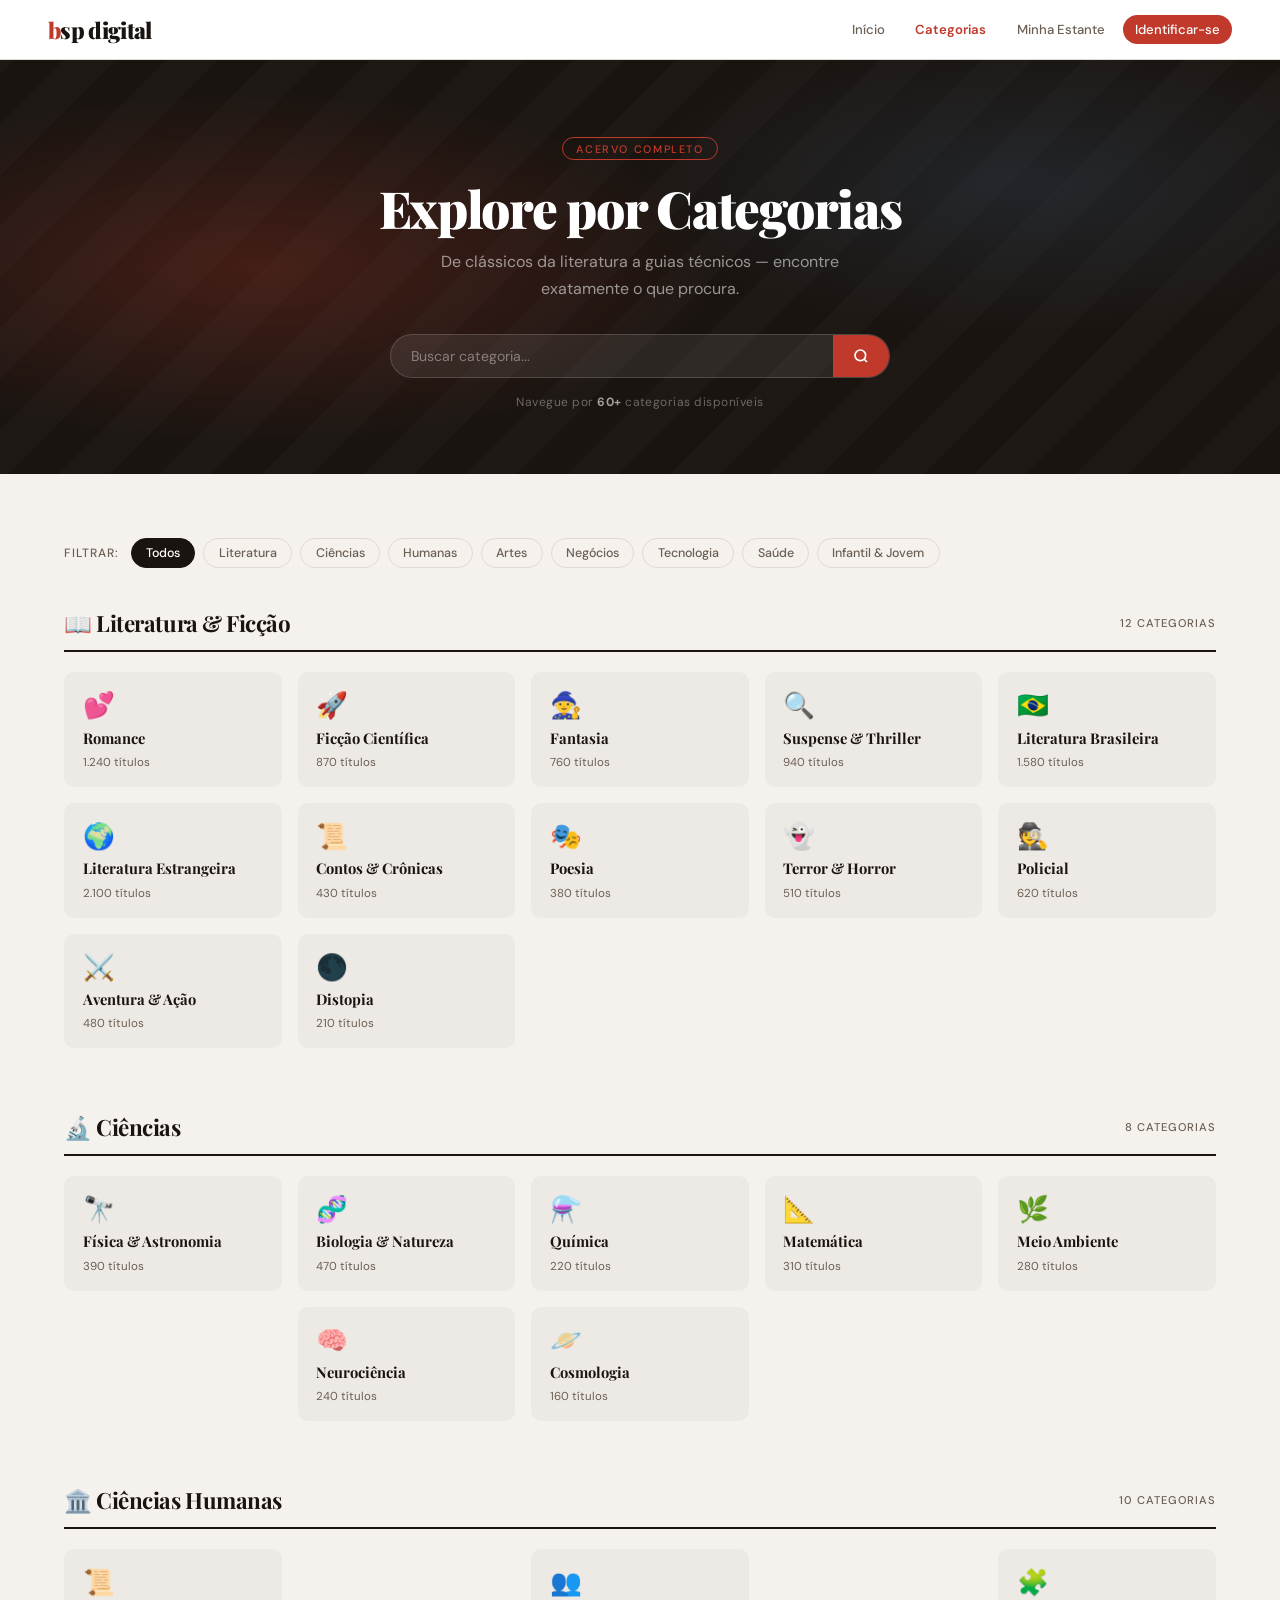
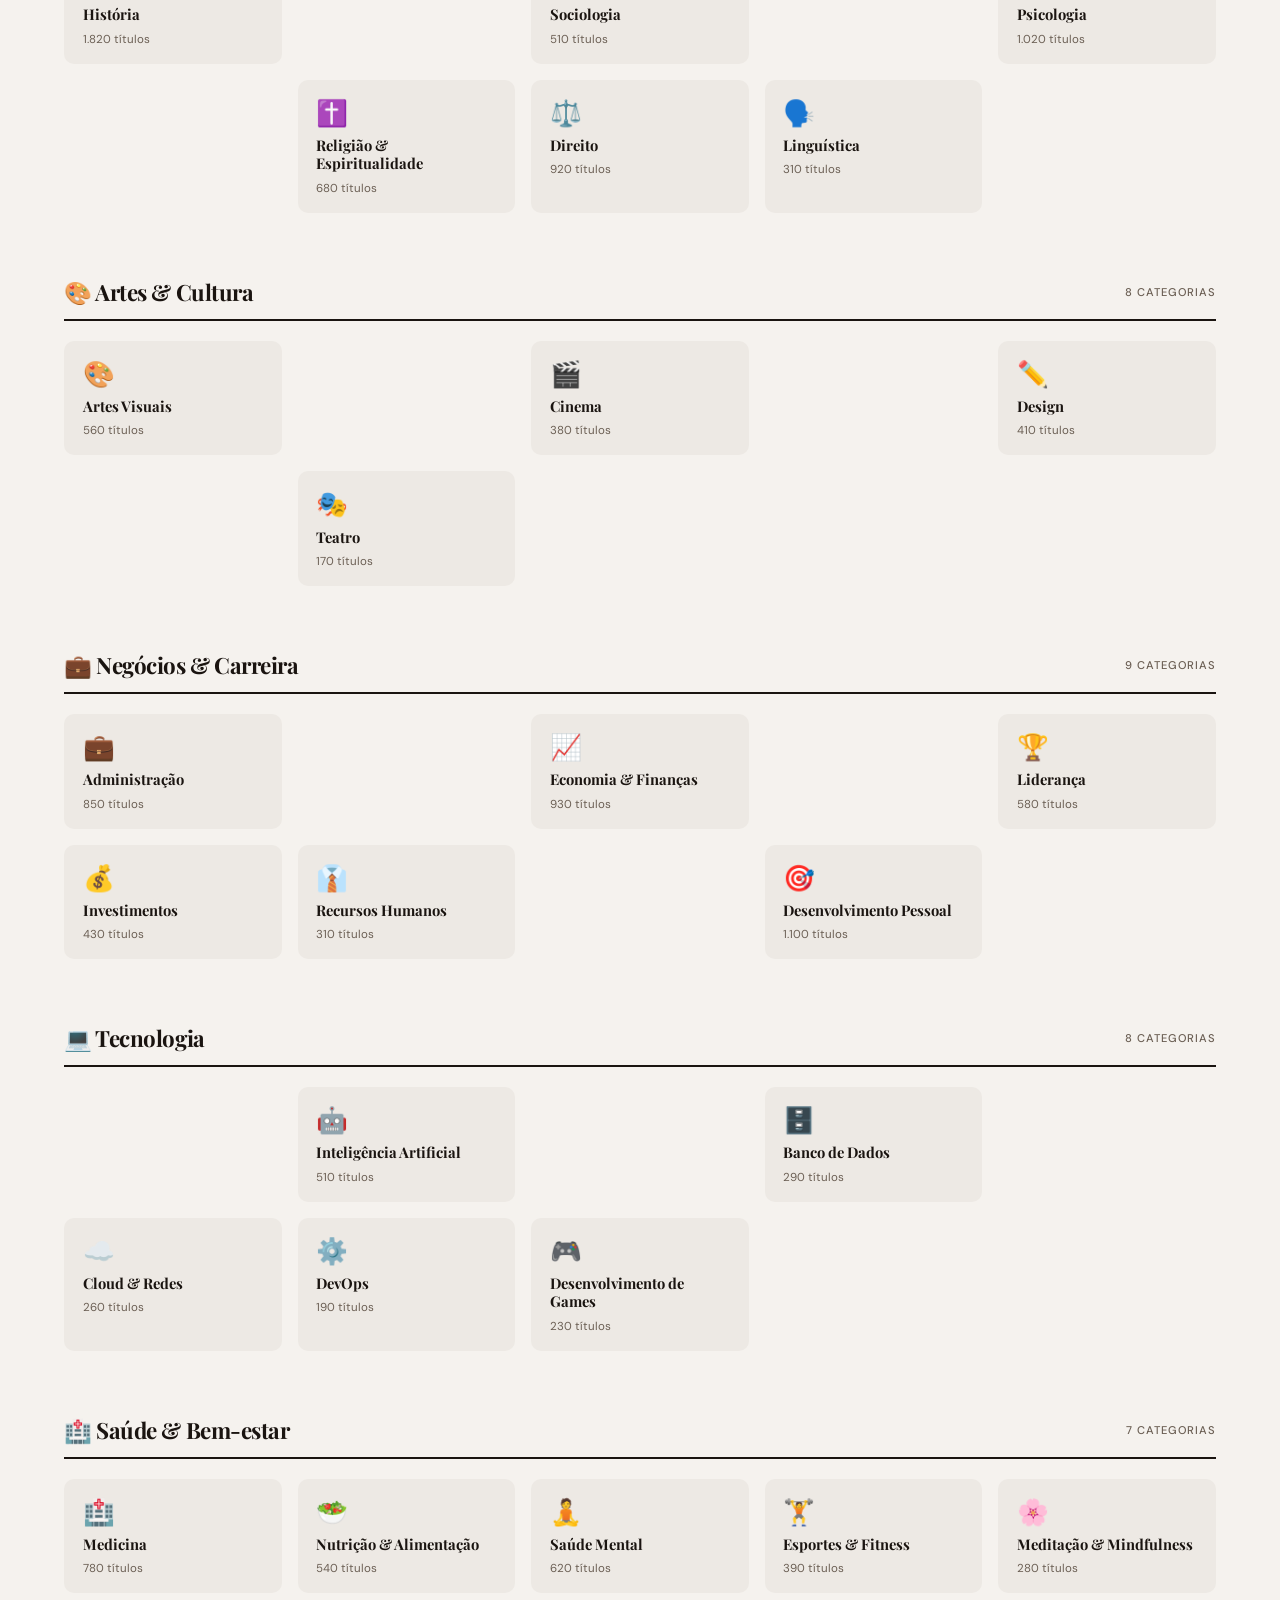
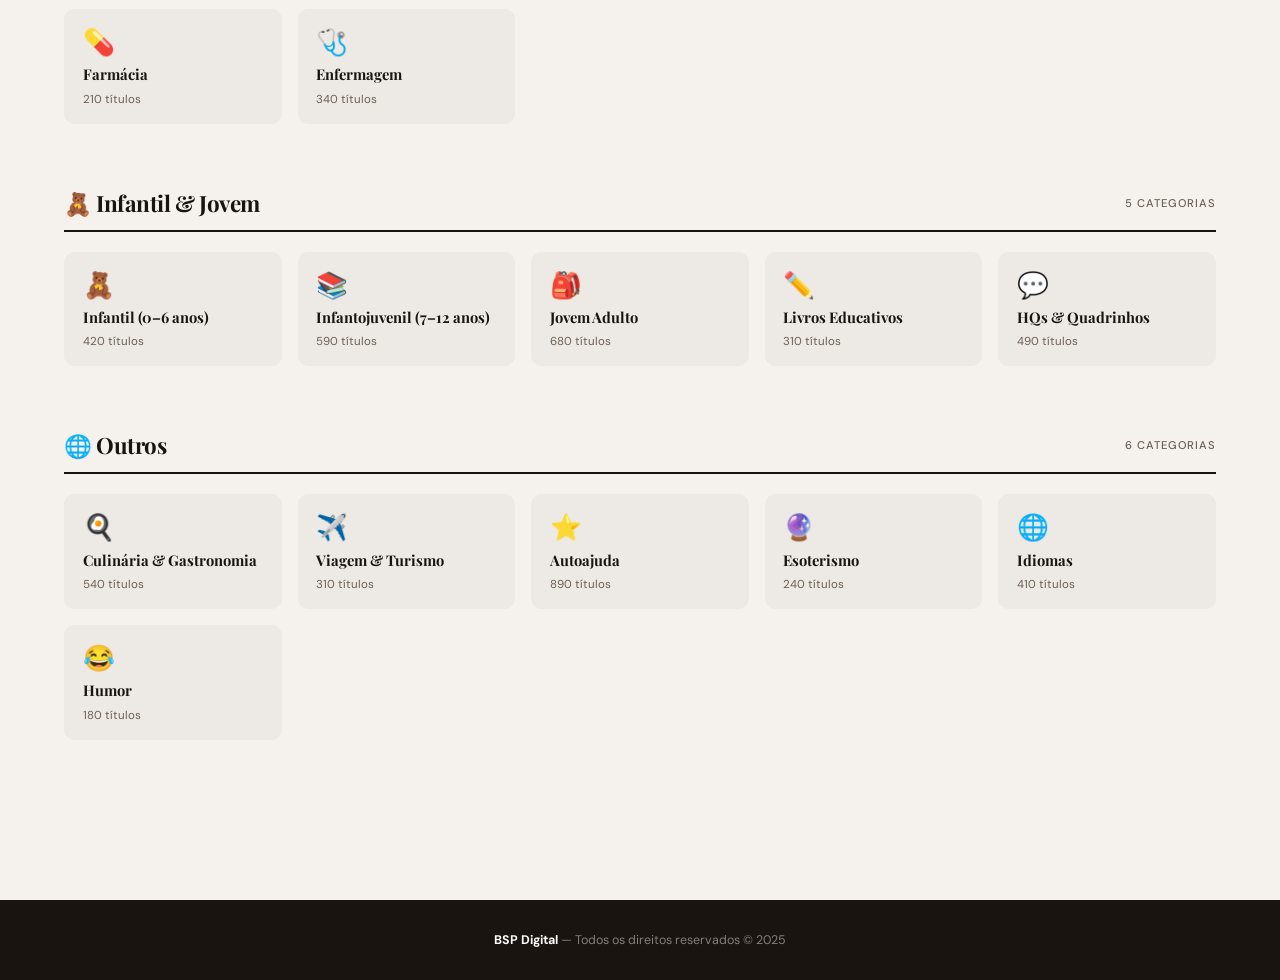
==== categorias/categorias.html @ 59f733a8 "adicionou categoria" ====
<!DOCTYPE html>
<html lang="pt-BR">
<head>
  <meta charset="UTF-8"/>
  <meta name="viewport" content="width=device-width, initial-scale=1.0"/>
  <title>Categorias — BSP Digital</title>
  <link rel="preconnect" href="https://fonts.googleapis.com">
  <link href="https://fonts.googleapis.com/css2?family=Playfair+Display:wght@400;700;900&family=DM+Sans:wght@300;400;500&display=swap" rel="stylesheet">
  <style>
    *, *::before, *::after { box-sizing: border-box; margin: 0; padding: 0; }

    :root {
      --bg:        #f5f2ee;
      --surface:   #f5f2ee;
      --ink:       #1a1410;
      --ink-muted: #6b5f54;
      --accent:    #c0392b;
      --accent-dk: #96281b;
      --border:    #e0d9d2;
      --card-bg:   #ede9e4;
      --font-d:    'Playfair Display', Georgia, serif;
      --font-b:    'DM Sans', sans-serif;
      --radius:    10px;
      --transition: .22s cubic-bezier(.4,0,.2,1);
    }

    html { scroll-behavior: smooth; }
    body {
      font-family: var(--font-b);
      background: var(--bg);
      color: var(--ink);
      min-height: 100vh;
    }

    /* ── HEADER ── */
    header {
      background: #fff;
      border-bottom: 1px solid var(--border);
      height: 60px;
      display: flex;
      align-items: center;
      padding: 0 clamp(1rem,5vw,3rem);
      justify-content: space-between;
      position: sticky;
      top: 0;
      z-index: 100;
    }
    .logo {
      font-family: var(--font-d);
      font-size: 1.4rem;
      font-weight: 900;
      color: var(--ink);
      text-decoration: none;
      letter-spacing: -.03em;
    }
    .logo span { color: var(--accent); }
    nav { display: flex; gap: .4rem; align-items: center; }
    nav a {
      font-size: .82rem;
      font-weight: 500;
      color: var(--ink-muted);
      text-decoration: none;
      padding: .38rem .75rem;
      border-radius: 999px;
      transition: background var(--transition), color var(--transition);
    }
    nav a:hover { background: var(--card-bg); color: var(--ink); }
    nav a.active { color: var(--accent); font-weight: 600; }
    .nav-cta {
      background: var(--accent) !important;
      color: #fff !important;
    }
    .nav-cta:hover { background: var(--accent-dk) !important; }

    /* ── HERO ── */
    .hero {
      background: var(--ink);
      padding: clamp(2.5rem,6vw,5rem) clamp(1rem,5vw,4rem) clamp(2rem,5vw,4rem);
      position: relative;
      overflow: hidden;
      text-align: center;
    }
    .hero::before {
      content: '';
      position: absolute;
      inset: 0;
      background: repeating-linear-gradient(
        -45deg,
        transparent, transparent 36px,
        rgba(255,255,255,.018) 36px, rgba(255,255,255,.018) 72px
      );
    }
    .hero::after {
      content: '';
      position: absolute;
      inset: 0;
      background:
        radial-gradient(ellipse 60% 70% at 20% 50%, rgba(192,57,43,.25) 0%, transparent 60%),
        radial-gradient(ellipse 50% 60% at 80% 30%, rgba(44,62,80,.4) 0%, transparent 60%);
    }
    .hero-inner { position: relative; z-index: 2; }
    .hero-tag {
      display: inline-block;
      font-size: .68rem;
      font-weight: 500;
      letter-spacing: .15em;
      text-transform: uppercase;
      color: var(--accent);
      border: 1px solid var(--accent);
      padding: .22rem .85rem;
      border-radius: 999px;
      margin-bottom: 1.2rem;
    }
    .hero h1 {
      font-family: var(--font-d);
      font-size: clamp(2rem,5vw,3.2rem);
      font-weight: 900;
      color: #fff;
      letter-spacing: -.025em;
      line-height: 1.1;
      margin-bottom: .75rem;
    }
    .hero p {
      font-size: clamp(.88rem,2vw,1rem);
      color: rgba(255,255,255,.55);
      max-width: 480px;
      margin: 0 auto 2rem;
      line-height: 1.7;
    }

    /* Search bar */
    .search-wrap {
      display: flex;
      max-width: 500px;
      margin: 0 auto;
      background: rgba(255,255,255,.08);
      border: 1.5px solid rgba(255,255,255,.15);
      border-radius: 999px;
      overflow: hidden;
      transition: border-color var(--transition), box-shadow var(--transition);
    }
    .search-wrap:focus-within {
      border-color: var(--accent);
      box-shadow: 0 0 0 3px rgba(192,57,43,.2);
    }
    .search-wrap input {
      flex: 1;
      background: none;
      border: none;
      outline: none;
      padding: .75rem 1.25rem;
      font-family: var(--font-b);
      font-size: .88rem;
      color: #fff;
    }
    .search-wrap input::placeholder { color: rgba(255,255,255,.4); }
    .search-wrap button {
      background: var(--accent);
      border: none;
      cursor: pointer;
      padding: 0 1.25rem;
      color: #fff;
      display: flex;
      align-items: center;
      transition: background var(--transition);
    }
    .search-wrap button:hover { background: var(--accent-dk); }

    /* Count badge */
    .hero-count {
      font-size: .75rem;
      color: rgba(255,255,255,.35);
      margin-top: 1rem;
      letter-spacing: .04em;
    }
    .hero-count strong { color: rgba(255,255,255,.6); }

    /* ── MAIN ── */
    main {
      max-width: 1400px;
      margin: 0 auto;
      padding: clamp(2rem,5vw,4rem) clamp(1rem,5vw,4rem);
    }

    /* ── FILTER BAR ── */
    .filter-bar {
      display: flex;
      align-items: center;
      gap: .5rem;
      margin-bottom: 2.5rem;
      flex-wrap: wrap;
    }
    .filter-label {
      font-size: .75rem;
      font-weight: 500;
      letter-spacing: .08em;
      text-transform: uppercase;
      color: var(--ink-muted);
      margin-right: .25rem;
    }
    .filter-btn {
      background: none;
      border: 1.5px solid var(--border);
      border-radius: 999px;
      padding: .38rem .9rem;
      font-family: var(--font-b);
      font-size: .78rem;
      font-weight: 500;
      color: var(--ink-muted);
      cursor: pointer;
      transition: all var(--transition);
    }
    .filter-btn:hover { border-color: var(--ink); color: var(--ink); }
    .filter-btn.active { background: var(--ink); border-color: var(--ink); color: #fff; }

    /* ── SECTION ANCHOR ── */
    .section-group { margin-bottom: clamp(2.5rem,5vw,4rem); }
    .section-group-title {
      font-family: var(--font-d);
      font-size: clamp(1.1rem,2.5vw,1.4rem);
      font-weight: 700;
      letter-spacing: -.02em;
      color: var(--ink);
      margin-bottom: 1.25rem;
      padding-bottom: .75rem;
      border-bottom: 2px solid var(--ink);
      display: flex;
      align-items: center;
      gap: .6rem;
    }
    .section-group-title span {
      font-size: .7rem;
      font-weight: 500;
      letter-spacing: .08em;
      text-transform: uppercase;
      color: var(--ink-muted);
      font-family: var(--font-b);
      margin-left: auto;
    }

    /* ── CATEGORY GRID ── */
    .cat-grid {
      display: grid;
      grid-template-columns: repeat(auto-fill, minmax(180px, 1fr));
      gap: clamp(.6rem,1.5vw,1rem);
    }

    /* ── CATEGORY CARD ── */
    .cat-card {
      background: var(--card-bg);
      border: 1.5px solid transparent;
      border-radius: var(--radius);
      padding: 1.25rem 1.1rem 1rem;
      text-decoration: none;
      color: var(--ink);
      display: flex;
      flex-direction: column;
      gap: .5rem;
      position: relative;
      overflow: hidden;
      transition: border-color var(--transition), transform var(--transition), box-shadow var(--transition);
      cursor: pointer;
    }
    .cat-card::before {
      content: '';
      position: absolute;
      top: 0; left: 0; right: 0;
      height: 3px;
      background: var(--cat-color, var(--accent));
      transform: scaleX(0);
      transform-origin: left;
      transition: transform var(--transition);
    }
    .cat-card:hover {
      border-color: var(--cat-color, var(--accent));
      transform: translateY(-3px);
      box-shadow: 0 8px 24px rgba(0,0,0,.1);
    }
    .cat-card:hover::before { transform: scaleX(1); }

    .cat-icon {
      font-size: 1.6rem;
      line-height: 1;
      margin-bottom: .1rem;
    }
    .cat-name {
      font-family: var(--font-d);
      font-size: .92rem;
      font-weight: 700;
      line-height: 1.25;
      color: var(--ink);
    }
    .cat-count {
      font-size: .72rem;
      color: var(--ink-muted);
      font-weight: 400;
    }
    .cat-arrow {
      position: absolute;
      bottom: .9rem;
      right: .9rem;
      color: var(--cat-color, var(--accent));
      opacity: 0;
      transform: translateX(-6px);
      transition: opacity var(--transition), transform var(--transition);
      font-size: .9rem;
    }
    .cat-card:hover .cat-arrow { opacity: 1; transform: translateX(0); }

    /* ── NO RESULTS ── */
    .no-results {
      display: none;
      text-align: center;
      padding: 4rem 1rem;
      color: var(--ink-muted);
    }
    .no-results.show { display: block; }
    .no-results p { font-size: 1rem; margin-top: .5rem; }

    /* ── FOOTER ── */
    footer {
      background: var(--ink);
      color: rgba(255,255,255,.45);
      text-align: center;
      padding: 2rem 1rem;
      font-size: .78rem;
      margin-top: 2rem;
    }
    footer strong { color: #fff; }

    /* ── RESPONSIVE ── */
    @media (max-width: 600px) {
      nav .hide-sm { display: none; }
      .cat-grid { grid-template-columns: repeat(auto-fill, minmax(140px, 1fr)); }
    }
    @media (min-width: 900px) {
      .cat-grid { grid-template-columns: repeat(auto-fill, minmax(200px, 1fr)); }
    }

    /* ── FADE IN ── */
    @keyframes fadeUp {
      from { opacity: 0; transform: translateY(16px); }
      to   { opacity: 1; transform: translateY(0); }
    }
    .cat-card { animation: fadeUp .4s ease both; }

    /* hidden by filter */
    .cat-card.hidden { display: none; }
    .section-group.hidden { display: none; }
  </style>
</head>
<body>

<!-- HEADER -->
<header>
  <a class="logo" href="biblioteca.html"><span>b</span>sp digital</a>
  <nav>
    <a href="../index.html" class="hide-sm">Início</a>
    <a href="categorias.html" class="active hide-sm">Categorias</a>
    <a href="#" class="hide-sm">Minha Estante</a>
    <a href="identificar-se.html" class="nav-cta">Identificar-se</a>
  </nav>
</header>

<!-- HERO -->
<section class="hero">
  <div class="hero-inner">
    <div class="hero-tag">Acervo Completo</div>
    <h1>Explore por Categorias</h1>
    <p>De clássicos da literatura a guias técnicos — encontre exatamente o que procura.</p>
    <div class="search-wrap">
      <input type="text" id="search-input" placeholder="Buscar categoria..." oninput="filterAll()" autocomplete="off"/>
      <button aria-label="Buscar">
        <svg width="16" height="16" fill="none" stroke="currentColor" stroke-width="2.5" viewBox="0 0 24 24"><circle cx="11" cy="11" r="8"/><line x1="21" y1="21" x2="16.65" y2="16.65"/></svg>
      </button>
    </div>
    <div class="hero-count">Navegue por <strong>60+</strong> categorias disponíveis</div>
  </div>
</section>

<!-- MAIN -->
<main>

  <!-- Filter bar -->
  <div class="filter-bar">
    <span class="filter-label">Filtrar:</span>
    <button class="filter-btn active" onclick="setFilter('todos', this)">Todos</button>
    <button class="filter-btn" onclick="setFilter('literatura', this)">Literatura</button>
    <button class="filter-btn" onclick="setFilter('ciencias', this)">Ciências</button>
    <button class="filter-btn" onclick="setFilter('humanas', this)">Humanas</button>
    <button class="filter-btn" onclick="setFilter('artes', this)">Artes</button>
    <button class="filter-btn" onclick="setFilter('negocios', this)">Negócios</button>
    <button class="filter-btn" onclick="setFilter('tecnologia', this)">Tecnologia</button>
    <button class="filter-btn" onclick="setFilter('saude', this)">Saúde</button>
    <button class="filter-btn" onclick="setFilter('infantil', this)">Infantil & Jovem</button>
  </div>

  <!-- NO RESULTS -->
  <div class="no-results" id="no-results">
    <div style="font-size:2.5rem">📚</div>
    <p>Nenhuma categoria encontrada para "<strong id="no-results-term"></strong>".</p>
  </div>

  <!-- ── LITERATURA & FICÇÃO ── -->
  <div class="section-group" data-group="literatura">
    <h2 class="section-group-title">📖 Literatura &amp; Ficção <span>12 categorias</span></h2>
    <div class="cat-grid">
      <a class="cat-card" href="#" style="--cat-color:#2980b9" data-group="literatura" data-name="romance literatura" data-delay="1">
        <div class="cat-icon">💕</div>
        <div class="cat-name">Romance</div>
        <div class="cat-count">1.240 títulos</div>
        <div class="cat-arrow">→</div>
      </a>
      <a class="cat-card" href="#" style="--cat-color:#8e44ad" data-group="literatura" data-name="ficção científica" data-delay="2">
        <div class="cat-icon">🚀</div>
        <div class="cat-name">Ficção Científica</div>
        <div class="cat-count">870 títulos</div>
        <div class="cat-arrow">→</div>
      </a>
      <a class="cat-card" href="#" style="--cat-color:#2c3e50" data-group="literatura" data-name="fantasia">
        <div class="cat-icon">🧙</div>
        <div class="cat-name">Fantasia</div>
        <div class="cat-count">760 títulos</div>
        <div class="cat-arrow">→</div>
      </a>
      <a class="cat-card" href="#" style="--cat-color:#c0392b" data-group="literatura" data-name="suspense thriller mistério">
        <div class="cat-icon">🔍</div>
        <div class="cat-name">Suspense &amp; Thriller</div>
        <div class="cat-count">940 títulos</div>
        <div class="cat-arrow">→</div>
      </a>
      <a class="cat-card" href="#" style="--cat-color:#1a5276" data-group="literatura" data-name="literatura brasileira">
        <div class="cat-icon">🇧🇷</div>
        <div class="cat-name">Literatura Brasileira</div>
        <div class="cat-count">1.580 títulos</div>
        <div class="cat-arrow">→</div>
      </a>
      <a class="cat-card" href="#" style="--cat-color:#117a65" data-group="literatura" data-name="literatura estrangeira clássicos">
        <div class="cat-icon">🌍</div>
        <div class="cat-name">Literatura Estrangeira</div>
        <div class="cat-count">2.100 títulos</div>
        <div class="cat-arrow">→</div>
      </a>
      <a class="cat-card" href="#" style="--cat-color:#784212" data-group="literatura" data-name="contos crônicas">
        <div class="cat-icon">📜</div>
        <div class="cat-name">Contos &amp; Crônicas</div>
        <div class="cat-count">430 títulos</div>
        <div class="cat-arrow">→</div>
      </a>
      <a class="cat-card" href="#" style="--cat-color:#7f8c8d" data-group="literatura" data-name="poesia poemas">
        <div class="cat-icon">🎭</div>
        <div class="cat-name">Poesia</div>
        <div class="cat-count">380 títulos</div>
        <div class="cat-arrow">→</div>
      </a>
      <a class="cat-card" href="#" style="--cat-color:#e67e22" data-group="literatura" data-name="terror horror">
        <div class="cat-icon">👻</div>
        <div class="cat-name">Terror &amp; Horror</div>
        <div class="cat-count">510 títulos</div>
        <div class="cat-arrow">→</div>
      </a>
      <a class="cat-card" href="#" style="--cat-color:#c0392b" data-group="literatura" data-name="policial detetive crime">
        <div class="cat-icon">🕵️</div>
        <div class="cat-name">Policial</div>
        <div class="cat-count">620 títulos</div>
        <div class="cat-arrow">→</div>
      </a>
      <a class="cat-card" href="#" style="--cat-color:#1abc9c" data-group="literatura" data-name="aventura ação">
        <div class="cat-icon">⚔️</div>
        <div class="cat-name">Aventura &amp; Ação</div>
        <div class="cat-count">480 títulos</div>
        <div class="cat-arrow">→</div>
      </a>
      <a class="cat-card" href="#" style="--cat-color:#9b59b6" data-group="literatura" data-name="distopia ucronias">
        <div class="cat-icon">🌑</div>
        <div class="cat-name">Distopia</div>
        <div class="cat-count">210 títulos</div>
        <div class="cat-arrow">→</div>
      </a>
    </div>
  </div>

  <!-- ── CIÊNCIAS ── -->
  <div class="section-group" data-group="ciencias">
    <h2 class="section-group-title">🔬 Ciências <span>8 categorias</span></h2>
    <div class="cat-grid">
      <a class="cat-card" href="#" style="--cat-color:#2980b9" data-group="ciencias" data-name="física matemática">
        <div class="cat-icon">🔭</div>
        <div class="cat-name">Física &amp; Astronomia</div>
        <div class="cat-count">390 títulos</div>
        <div class="cat-arrow">→</div>
      </a>
      <a class="cat-card" href="#" style="--cat-color:#27ae60" data-group="ciencias" data-name="biologia natureza">
        <div class="cat-icon">🧬</div>
        <div class="cat-name">Biologia &amp; Natureza</div>
        <div class="cat-count">470 títulos</div>
        <div class="cat-arrow">→</div>
      </a>
      <a class="cat-card" href="#" style="--cat-color:#e74c3c" data-group="ciencias" data-name="química">
        <div class="cat-icon">⚗️</div>
        <div class="cat-name">Química</div>
        <div class="cat-count">220 títulos</div>
        <div class="cat-arrow">→</div>
      </a>
      <a class="cat-card" href="#" style="--cat-color:#f39c12" data-group="ciencias" data-name="matemática">
        <div class="cat-icon">📐</div>
        <div class="cat-name">Matemática</div>
        <div class="cat-count">310 títulos</div>
        <div class="cat-arrow">→</div>
      </a>
      <a class="cat-card" href="#" style="--cat-color:#16a085" data-group="ciencias" data-name="meio ambiente ecologia sustentabilidade">
        <div class="cat-icon">🌿</div>
        <div class="cat-name">Meio Ambiente</div>
        <div class="cat-count">280 títulos</div>
        <div class="cat-arrow">→</div>
      </a>
      <a class="cat-card" href="#" style="--cat-color:#2c3e50" data-group="ciencias" data-name="geologia geografia">
        <div class="cat-icon">🌋</div>
        <div class="cat-name">Geologia &amp; Geografia</div>
        <div class="cat-count">190 títulos</div>
        <div class="cat-arrow">→</div>
      </a>
      <a class="cat-card" href="#" style="--cat-color:#8e44ad" data-group="ciencias" data-name="neurociência cérebro">
        <div class="cat-icon">🧠</div>
        <div class="cat-name">Neurociência</div>
        <div class="cat-count">240 títulos</div>
        <div class="cat-arrow">→</div>
      </a>
      <a class="cat-card" href="#" style="--cat-color:#e67e22" data-group="ciencias" data-name="astronomia espaço cosmos">
        <div class="cat-icon">🪐</div>
        <div class="cat-name">Cosmologia</div>
        <div class="cat-count">160 títulos</div>
        <div class="cat-arrow">→</div>
      </a>
    </div>
  </div>

  <!-- ── HUMANAS ── -->
  <div class="section-group" data-group="humanas">
    <h2 class="section-group-title">🏛️ Ciências Humanas <span>10 categorias</span></h2>
    <div class="cat-grid">
      <a class="cat-card" href="#" style="--cat-color:#c0392b" data-group="humanas" data-name="história">
        <div class="cat-icon">📜</div>
        <div class="cat-name">História</div>
        <div class="cat-count">1.820 títulos</div>
        <div class="cat-arrow">→</div>
      </a>
      <a class="cat-card" href="#" style="--cat-color:#2980b9" data-group="humanas" data-name="filosofia">
        <div class="cat-icon">🤔</div>
        <div class="cat-name">Filosofia</div>
        <div class="cat-count">730 títulos</div>
        <div class="cat-arrow">→</div>
      </a>
      <a class="cat-card" href="#" style="--cat-color:#27ae60" data-group="humanas" data-name="sociologia sociedade">
        <div class="cat-icon">👥</div>
        <div class="cat-name">Sociologia</div>
        <div class="cat-count">510 títulos</div>
        <div class="cat-arrow">→</div>
      </a>
      <a class="cat-card" href="#" style="--cat-color:#e67e22" data-group="humanas" data-name="política ciência política">
        <div class="cat-icon">🏛️</div>
        <div class="cat-name">Política</div>
        <div class="cat-count">890 títulos</div>
        <div class="cat-arrow">→</div>
      </a>
      <a class="cat-card" href="#" style="--cat-color:#8e44ad" data-group="humanas" data-name="psicologia comportamento">
        <div class="cat-icon">🧩</div>
        <div class="cat-name">Psicologia</div>
        <div class="cat-count">1.020 títulos</div>
        <div class="cat-arrow">→</div>
      </a>
      <a class="cat-card" href="#" style="--cat-color:#1abc9c" data-group="humanas" data-name="antropologia cultura">
        <div class="cat-icon">🗿</div>
        <div class="cat-name">Antropologia</div>
        <div class="cat-count">340 títulos</div>
        <div class="cat-arrow">→</div>
      </a>
      <a class="cat-card" href="#" style="--cat-color:#f39c12" data-group="humanas" data-name="religião espiritualidade teologia">
        <div class="cat-icon">✝️</div>
        <div class="cat-name">Religião &amp; Espiritualidade</div>
        <div class="cat-count">680 títulos</div>
        <div class="cat-arrow">→</div>
      </a>
      <a class="cat-card" href="#" style="--cat-color:#2c3e50" data-group="humanas" data-name="direito legislação jurídico">
        <div class="cat-icon">⚖️</div>
        <div class="cat-name">Direito</div>
        <div class="cat-count">920 títulos</div>
        <div class="cat-arrow">→</div>
      </a>
      <a class="cat-card" href="#" style="--cat-color:#e74c3c" data-group="humanas" data-name="linguística língua gramática">
        <div class="cat-icon">🗣️</div>
        <div class="cat-name">Linguística</div>
        <div class="cat-count">310 títulos</div>
        <div class="cat-arrow">→</div>
      </a>
      <a class="cat-card" href="#" style="--cat-color:#117a65" data-group="humanas" data-name="educação pedagogia ensino">
        <div class="cat-icon">🎓</div>
        <div class="cat-name">Educação &amp; Pedagogia</div>
        <div class="cat-count">770 títulos</div>
        <div class="cat-arrow">→</div>
      </a>
    </div>
  </div>

  <!-- ── ARTES ── -->
  <div class="section-group" data-group="artes">
    <h2 class="section-group-title">🎨 Artes &amp; Cultura <span>8 categorias</span></h2>
    <div class="cat-grid">
      <a class="cat-card" href="#" style="--cat-color:#e74c3c" data-group="artes" data-name="artes visuais pintura escultura">
        <div class="cat-icon">🎨</div>
        <div class="cat-name">Artes Visuais</div>
        <div class="cat-count">560 títulos</div>
        <div class="cat-arrow">→</div>
      </a>
      <a class="cat-card" href="#" style="--cat-color:#9b59b6" data-group="artes" data-name="música teoria musical">
        <div class="cat-icon">🎵</div>
        <div class="cat-name">Música</div>
        <div class="cat-count">490 títulos</div>
        <div class="cat-arrow">→</div>
      </a>
      <a class="cat-card" href="#" style="--cat-color:#f39c12" data-group="artes" data-name="cinema audiovisual">
        <div class="cat-icon">🎬</div>
        <div class="cat-name">Cinema</div>
        <div class="cat-count">380 títulos</div>
        <div class="cat-arrow">→</div>
      </a>
      <a class="cat-card" href="#" style="--cat-color:#1abc9c" data-group="artes" data-name="fotografia">
        <div class="cat-icon">📷</div>
        <div class="cat-name">Fotografia</div>
        <div class="cat-count">230 títulos</div>
        <div class="cat-arrow">→</div>
      </a>
      <a class="cat-card" href="#" style="--cat-color:#e67e22" data-group="artes" data-name="design gráfico">
        <div class="cat-icon">✏️</div>
        <div class="cat-name">Design</div>
        <div class="cat-count">410 títulos</div>
        <div class="cat-arrow">→</div>
      </a>
      <a class="cat-card" href="#" style="--cat-color:#c0392b" data-group="artes" data-name="arquitetura urbanismo">
        <div class="cat-icon">🏛️</div>
        <div class="cat-name">Arquitetura</div>
        <div class="cat-count">290 títulos</div>
        <div class="cat-arrow">→</div>
      </a>
      <a class="cat-card" href="#" style="--cat-color:#2980b9" data-group="artes" data-name="teatro artes cênicas">
        <div class="cat-icon">🎭</div>
        <div class="cat-name">Teatro</div>
        <div class="cat-count">170 títulos</div>
        <div class="cat-arrow">→</div>
      </a>
      <a class="cat-card" href="#" style="--cat-color:#27ae60" data-group="artes" data-name="dança">
        <div class="cat-icon">💃</div>
        <div class="cat-name">Dança</div>
        <div class="cat-count">120 títulos</div>
        <div class="cat-arrow">→</div>
      </a>
    </div>
  </div>

  <!-- ── NEGÓCIOS ── -->
  <div class="section-group" data-group="negocios">
    <h2 class="section-group-title">💼 Negócios &amp; Carreira <span>9 categorias</span></h2>
    <div class="cat-grid">
      <a class="cat-card" href="#" style="--cat-color:#27ae60" data-group="negocios" data-name="administração gestão">
        <div class="cat-icon">💼</div>
        <div class="cat-name">Administração</div>
        <div class="cat-count">850 títulos</div>
        <div class="cat-arrow">→</div>
      </a>
      <a class="cat-card" href="#" style="--cat-color:#f39c12" data-group="negocios" data-name="empreendedorismo startup">
        <div class="cat-icon">🚀</div>
        <div class="cat-name">Empreendedorismo</div>
        <div class="cat-count">720 títulos</div>
        <div class="cat-arrow">→</div>
      </a>
      <a class="cat-card" href="#" style="--cat-color:#2980b9" data-group="negocios" data-name="economia finanças">
        <div class="cat-icon">📈</div>
        <div class="cat-name">Economia &amp; Finanças</div>
        <div class="cat-count">930 títulos</div>
        <div class="cat-arrow">→</div>
      </a>
      <a class="cat-card" href="#" style="--cat-color:#e74c3c" data-group="negocios" data-name="marketing vendas">
        <div class="cat-icon">📣</div>
        <div class="cat-name">Marketing &amp; Vendas</div>
        <div class="cat-count">640 títulos</div>
        <div class="cat-arrow">→</div>
      </a>
      <a class="cat-card" href="#" style="--cat-color:#8e44ad" data-group="negocios" data-name="liderança gestão pessoas">
        <div class="cat-icon">🏆</div>
        <div class="cat-name">Liderança</div>
        <div class="cat-count">580 títulos</div>
        <div class="cat-arrow">→</div>
      </a>
      <a class="cat-card" href="#" style="--cat-color:#16a085" data-group="negocios" data-name="investimentos bolsa renda variável">
        <div class="cat-icon">💰</div>
        <div class="cat-name">Investimentos</div>
        <div class="cat-count">430 títulos</div>
        <div class="cat-arrow">→</div>
      </a>
      <a class="cat-card" href="#" style="--cat-color:#c0392b" data-group="negocios" data-name="recursos humanos rh">
        <div class="cat-icon">👔</div>
        <div class="cat-name">Recursos Humanos</div>
        <div class="cat-count">310 títulos</div>
        <div class="cat-arrow">→</div>
      </a>
      <a class="cat-card" href="#" style="--cat-color:#2c3e50" data-group="negocios" data-name="contabilidade finanças pessoais">
        <div class="cat-icon">🧾</div>
        <div class="cat-name">Contabilidade</div>
        <div class="cat-count">260 títulos</div>
        <div class="cat-arrow">→</div>
      </a>
      <a class="cat-card" href="#" style="--cat-color:#e67e22" data-group="negocios" data-name="coaching desenvolvimento pessoal">
        <div class="cat-icon">🎯</div>
        <div class="cat-name">Desenvolvimento Pessoal</div>
        <div class="cat-count">1.100 títulos</div>
        <div class="cat-arrow">→</div>
      </a>
    </div>
  </div>

  <!-- ── TECNOLOGIA ── -->
  <div class="section-group" data-group="tecnologia">
    <h2 class="section-group-title">💻 Tecnologia <span>8 categorias</span></h2>
    <div class="cat-grid">
      <a class="cat-card" href="#" style="--cat-color:#2980b9" data-group="tecnologia" data-name="programação desenvolvimento software">
        <div class="cat-icon">💻</div>
        <div class="cat-name">Programação</div>
        <div class="cat-count">1.340 títulos</div>
        <div class="cat-arrow">→</div>
      </a>
      <a class="cat-card" href="#" style="--cat-color:#8e44ad" data-group="tecnologia" data-name="inteligência artificial machine learning">
        <div class="cat-icon">🤖</div>
        <div class="cat-name">Inteligência Artificial</div>
        <div class="cat-count">510 títulos</div>
        <div class="cat-arrow">→</div>
      </a>
      <a class="cat-card" href="#" style="--cat-color:#c0392b" data-group="tecnologia" data-name="segurança cibernética hacking">
        <div class="cat-icon">🔐</div>
        <div class="cat-name">Segurança Digital</div>
        <div class="cat-count">380 títulos</div>
        <div class="cat-arrow">→</div>
      </a>
      <a class="cat-card" href="#" style="--cat-color:#27ae60" data-group="tecnologia" data-name="banco de dados sql">
        <div class="cat-icon">🗄️</div>
        <div class="cat-name">Banco de Dados</div>
        <div class="cat-count">290 títulos</div>
        <div class="cat-arrow">→</div>
      </a>
      <a class="cat-card" href="#" style="--cat-color:#e67e22" data-group="tecnologia" data-name="design ux ui experiência usuário">
        <div class="cat-icon">🎨</div>
        <div class="cat-name">UX &amp; Design Digital</div>
        <div class="cat-count">420 títulos</div>
        <div class="cat-arrow">→</div>
      </a>
      <a class="cat-card" href="#" style="--cat-color:#1abc9c" data-group="tecnologia" data-name="redes internet cloud">
        <div class="cat-icon">☁️</div>
        <div class="cat-name">Cloud &amp; Redes</div>
        <div class="cat-count">260 títulos</div>
        <div class="cat-arrow">→</div>
      </a>
      <a class="cat-card" href="#" style="--cat-color:#2c3e50" data-group="tecnologia" data-name="devops infraestrutura">
        <div class="cat-icon">⚙️</div>
        <div class="cat-name">DevOps</div>
        <div class="cat-count">190 títulos</div>
        <div class="cat-arrow">→</div>
      </a>
      <a class="cat-card" href="#" style="--cat-color:#f39c12" data-group="tecnologia" data-name="games jogos desenvolvimento">
        <div class="cat-icon">🎮</div>
        <div class="cat-name">Desenvolvimento de Games</div>
        <div class="cat-count">230 títulos</div>
        <div class="cat-arrow">→</div>
      </a>
    </div>
  </div>

  <!-- ── SAÚDE ── -->
  <div class="section-group" data-group="saude">
    <h2 class="section-group-title">🏥 Saúde &amp; Bem-estar <span>7 categorias</span></h2>
    <div class="cat-grid">
      <a class="cat-card" href="#" style="--cat-color:#e74c3c" data-group="saude" data-name="medicina saúde">
        <div class="cat-icon">🏥</div>
        <div class="cat-name">Medicina</div>
        <div class="cat-count">780 títulos</div>
        <div class="cat-arrow">→</div>
      </a>
      <a class="cat-card" href="#" style="--cat-color:#27ae60" data-group="saude" data-name="nutrição alimentação dieta">
        <div class="cat-icon">🥗</div>
        <div class="cat-name">Nutrição &amp; Alimentação</div>
        <div class="cat-count">540 títulos</div>
        <div class="cat-arrow">→</div>
      </a>
      <a class="cat-card" href="#" style="--cat-color:#9b59b6" data-group="saude" data-name="saúde mental psiquiatria">
        <div class="cat-icon">🧘</div>
        <div class="cat-name">Saúde Mental</div>
        <div class="cat-count">620 títulos</div>
        <div class="cat-arrow">→</div>
      </a>
      <a class="cat-card" href="#" style="--cat-color:#f39c12" data-group="saude" data-name="esporte fitness treino">
        <div class="cat-icon">🏋️</div>
        <div class="cat-name">Esportes &amp; Fitness</div>
        <div class="cat-count">390 títulos</div>
        <div class="cat-arrow">→</div>
      </a>
      <a class="cat-card" href="#" style="--cat-color:#16a085" data-group="saude" data-name="meditação mindfulness bem estar">
        <div class="cat-icon">🌸</div>
        <div class="cat-name">Meditação &amp; Mindfulness</div>
        <div class="cat-count">280 títulos</div>
        <div class="cat-arrow">→</div>
      </a>
      <a class="cat-card" href="#" style="--cat-color:#e67e22" data-group="saude" data-name="farmácia farmacologia">
        <div class="cat-icon">💊</div>
        <div class="cat-name">Farmácia</div>
        <div class="cat-count">210 títulos</div>
        <div class="cat-arrow">→</div>
      </a>
      <a class="cat-card" href="#" style="--cat-color:#c0392b" data-group="saude" data-name="enfermagem cuidados">
        <div class="cat-icon">🩺</div>
        <div class="cat-name">Enfermagem</div>
        <div class="cat-count">340 títulos</div>
        <div class="cat-arrow">→</div>
      </a>
    </div>
  </div>

  <!-- ── INFANTIL ── -->
  <div class="section-group" data-group="infantil">
    <h2 class="section-group-title">🧸 Infantil &amp; Jovem <span>5 categorias</span></h2>
    <div class="cat-grid">
      <a class="cat-card" href="#" style="--cat-color:#e74c3c" data-group="infantil" data-name="infantil bebês criança">
        <div class="cat-icon">🧸</div>
        <div class="cat-name">Infantil (0–6 anos)</div>
        <div class="cat-count">420 títulos</div>
        <div class="cat-arrow">→</div>
      </a>
      <a class="cat-card" href="#" style="--cat-color:#f39c12" data-group="infantil" data-name="criança juvenil">
        <div class="cat-icon">📚</div>
        <div class="cat-name">Infantojuvenil (7–12 anos)</div>
        <div class="cat-count">590 títulos</div>
        <div class="cat-arrow">→</div>
      </a>
      <a class="cat-card" href="#" style="--cat-color:#9b59b6" data-group="infantil" data-name="jovem adulto teen adolescente">
        <div class="cat-icon">🎒</div>
        <div class="cat-name">Jovem Adulto</div>
        <div class="cat-count">680 títulos</div>
        <div class="cat-arrow">→</div>
      </a>
      <a class="cat-card" href="#" style="--cat-color:#27ae60" data-group="infantil" data-name="educativo didático escola">
        <div class="cat-icon">✏️</div>
        <div class="cat-name">Livros Educativos</div>
        <div class="cat-count">310 títulos</div>
        <div class="cat-arrow">→</div>
      </a>
      <a class="cat-card" href="#" style="--cat-color:#2980b9" data-group="infantil" data-name="hq quadrinhos mangá gibi">
        <div class="cat-icon">💬</div>
        <div class="cat-name">HQs &amp; Quadrinhos</div>
        <div class="cat-count">490 títulos</div>
        <div class="cat-arrow">→</div>
      </a>
    </div>
  </div>

  <!-- ── OUTROS ── -->
  <div class="section-group" data-group="outros">
    <h2 class="section-group-title">🌐 Outros <span>6 categorias</span></h2>
    <div class="cat-grid">
      <a class="cat-card" href="#" style="--cat-color:#e67e22" data-group="outros" data-name="culinária gastronomia receitas">
        <div class="cat-icon">🍳</div>
        <div class="cat-name">Culinária &amp; Gastronomia</div>
        <div class="cat-count">540 títulos</div>
        <div class="cat-arrow">→</div>
      </a>
      <a class="cat-card" href="#" style="--cat-color:#27ae60" data-group="outros" data-name="viagem turismo guia">
        <div class="cat-icon">✈️</div>
        <div class="cat-name">Viagem &amp; Turismo</div>
        <div class="cat-count">310 títulos</div>
        <div class="cat-arrow">→</div>
      </a>
      <a class="cat-card" href="#" style="--cat-color:#c0392b" data-group="outros" data-name="autoajuda motivação">
        <div class="cat-icon">⭐</div>
        <div class="cat-name">Autoajuda</div>
        <div class="cat-count">890 títulos</div>
        <div class="cat-arrow">→</div>
      </a>
      <a class="cat-card" href="#" style="--cat-color:#8e44ad" data-group="outros" data-name="esoterismo ocultismo astrologia">
        <div class="cat-icon">🔮</div>
        <div class="cat-name">Esoterismo</div>
        <div class="cat-count">240 títulos</div>
        <div class="cat-arrow">→</div>
      </a>
      <a class="cat-card" href="#" style="--cat-color:#2980b9" data-group="outros" data-name="idiomas línguas inglês espanhol">
        <div class="cat-icon">🌐</div>
        <div class="cat-name">Idiomas</div>
        <div class="cat-count">410 títulos</div>
        <div class="cat-arrow">→</div>
      </a>
      <a class="cat-card" href="#" style="--cat-color:#f39c12" data-group="outros" data-name="humor comédia piadas">
        <div class="cat-icon">😂</div>
        <div class="cat-name">Humor</div>
        <div class="cat-count">180 títulos</div>
        <div class="cat-arrow">→</div>
      </a>
    </div>
  </div>

</main>

<footer>
  <p><strong>BSP Digital</strong> — Todos os direitos reservados &copy; 2025</p>
</footer>

<script>
  // Apply stagger animation delays
  document.querySelectorAll('.cat-card').forEach((card, i) => {
    card.style.animationDelay = (i % 12) * 0.04 + 's';
  });

  let activeFilter = 'todos';

  function setFilter(group, btn) {
    activeFilter = group;
    document.querySelectorAll('.filter-btn').forEach(b => b.classList.remove('active'));
    btn.classList.add('active');
    filterAll();
  }

  function filterAll() {
    const term = document.getElementById('search-input').value.toLowerCase().trim();
    let anyVisible = false;

    document.querySelectorAll('.section-group').forEach(section => {
      const sGroup = section.dataset.group;
      let sectionHasVisible = false;

      section.querySelectorAll('.cat-card').forEach(card => {
        const name = (card.dataset.name || '').toLowerCase();
        const groupMatch = activeFilter === 'todos' || card.dataset.group === activeFilter;
        const searchMatch = !term || name.includes(term);
        const show = groupMatch && searchMatch;

        card.classList.toggle('hidden', !show);
        if (show) { sectionHasVisible = true; anyVisible = true; }
      });

      // hide whole section if nothing visible
      const groupMatch = activeFilter === 'todos' || sGroup === activeFilter;
      section.classList.toggle('hidden', !sectionHasVisible || !groupMatch);
    });

    const noRes = document.getElementById('no-results');
    noRes.classList.toggle('show', !anyVisible);
    document.getElementById('no-results-term').textContent =
      document.getElementById('search-input').value;
  }
</script>
</body>
</html>
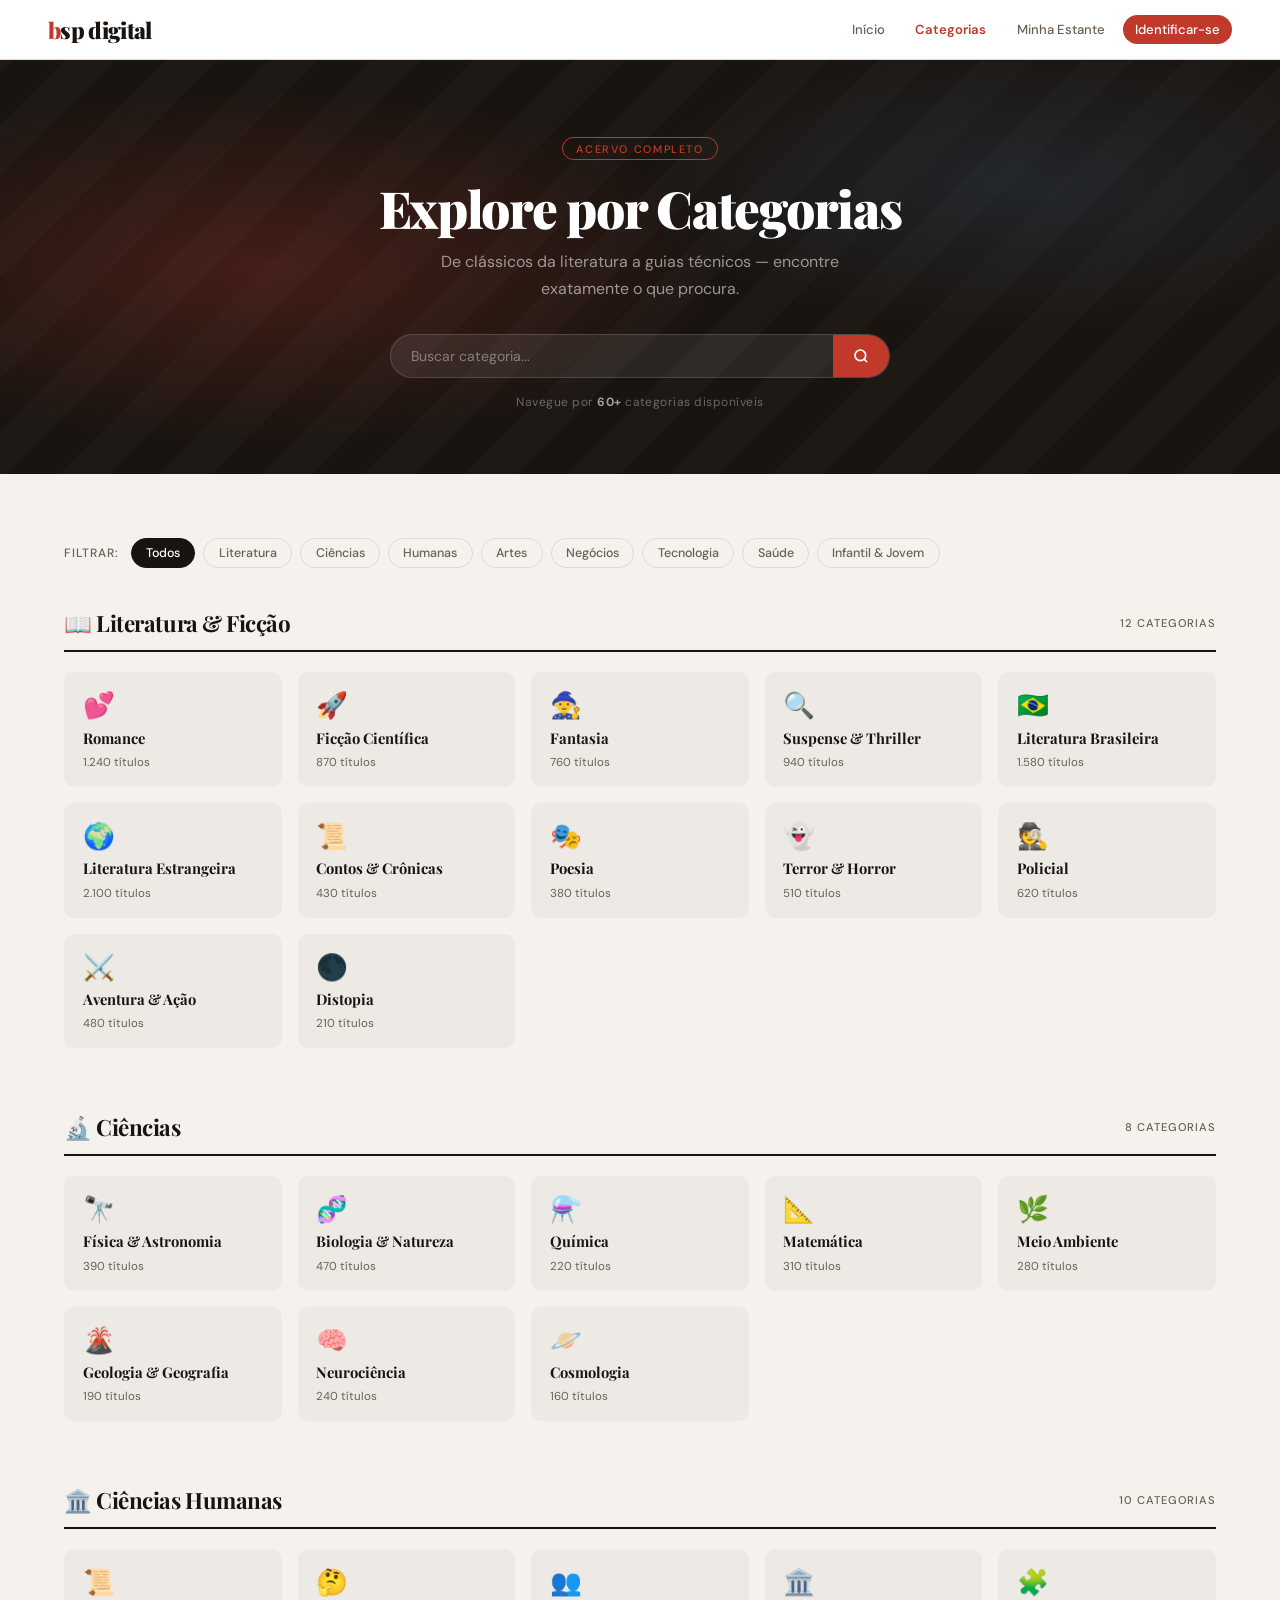
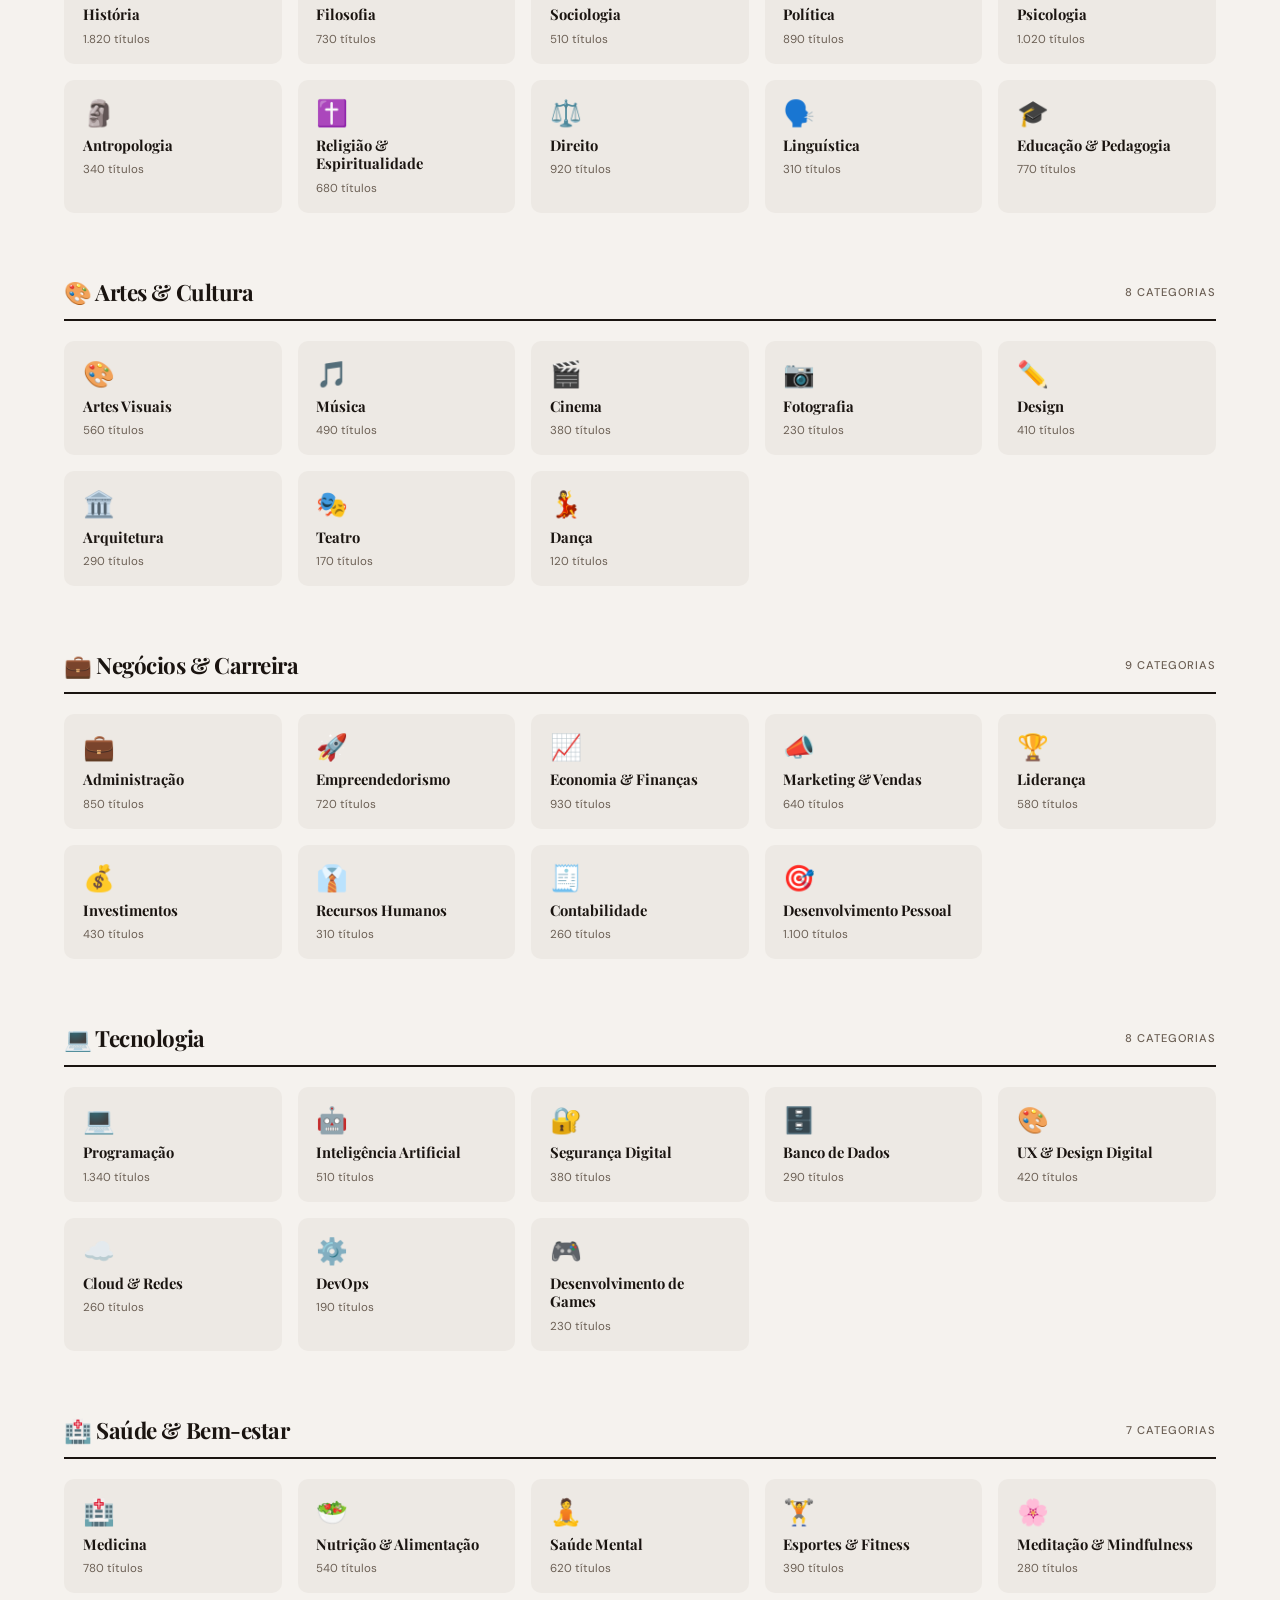
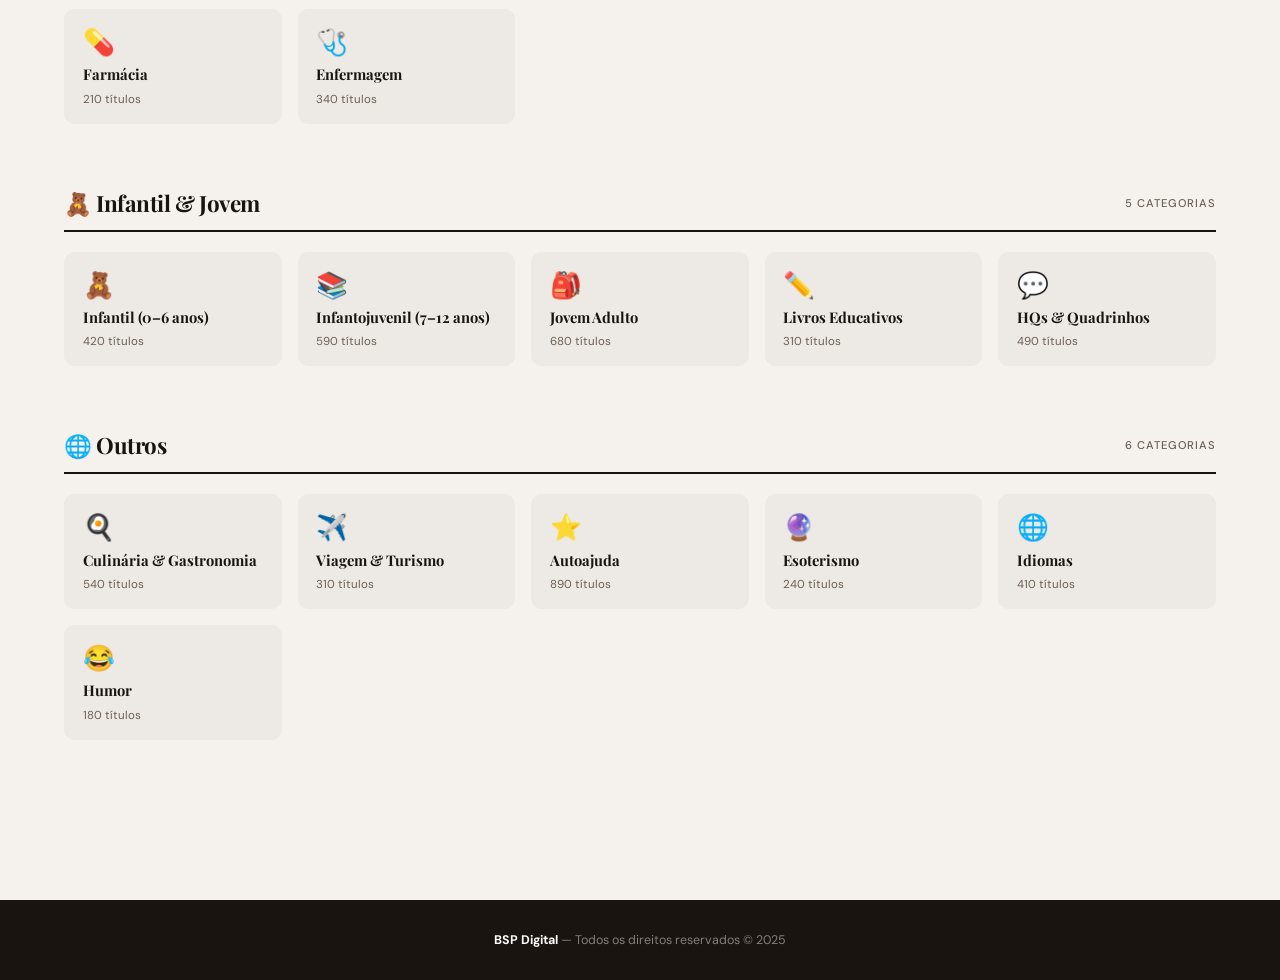
==== commit f6ac76f7: "identificador" ====
--- a/categorias/categorias.html
+++ b/categorias/categorias.html
@@ -358,7 +358,7 @@
     <a href="../index.html" class="hide-sm">Início</a>
     <a href="categorias.html" class="active hide-sm">Categorias</a>
     <a href="#" class="hide-sm">Minha Estante</a>
-    <a href="identificar-se.html" class="nav-cta">Identificar-se</a>
+    <a href="../identificador/cadastrar.html" class="nav-cta">Identificar-se</a>
   </nav>
 </header>
 
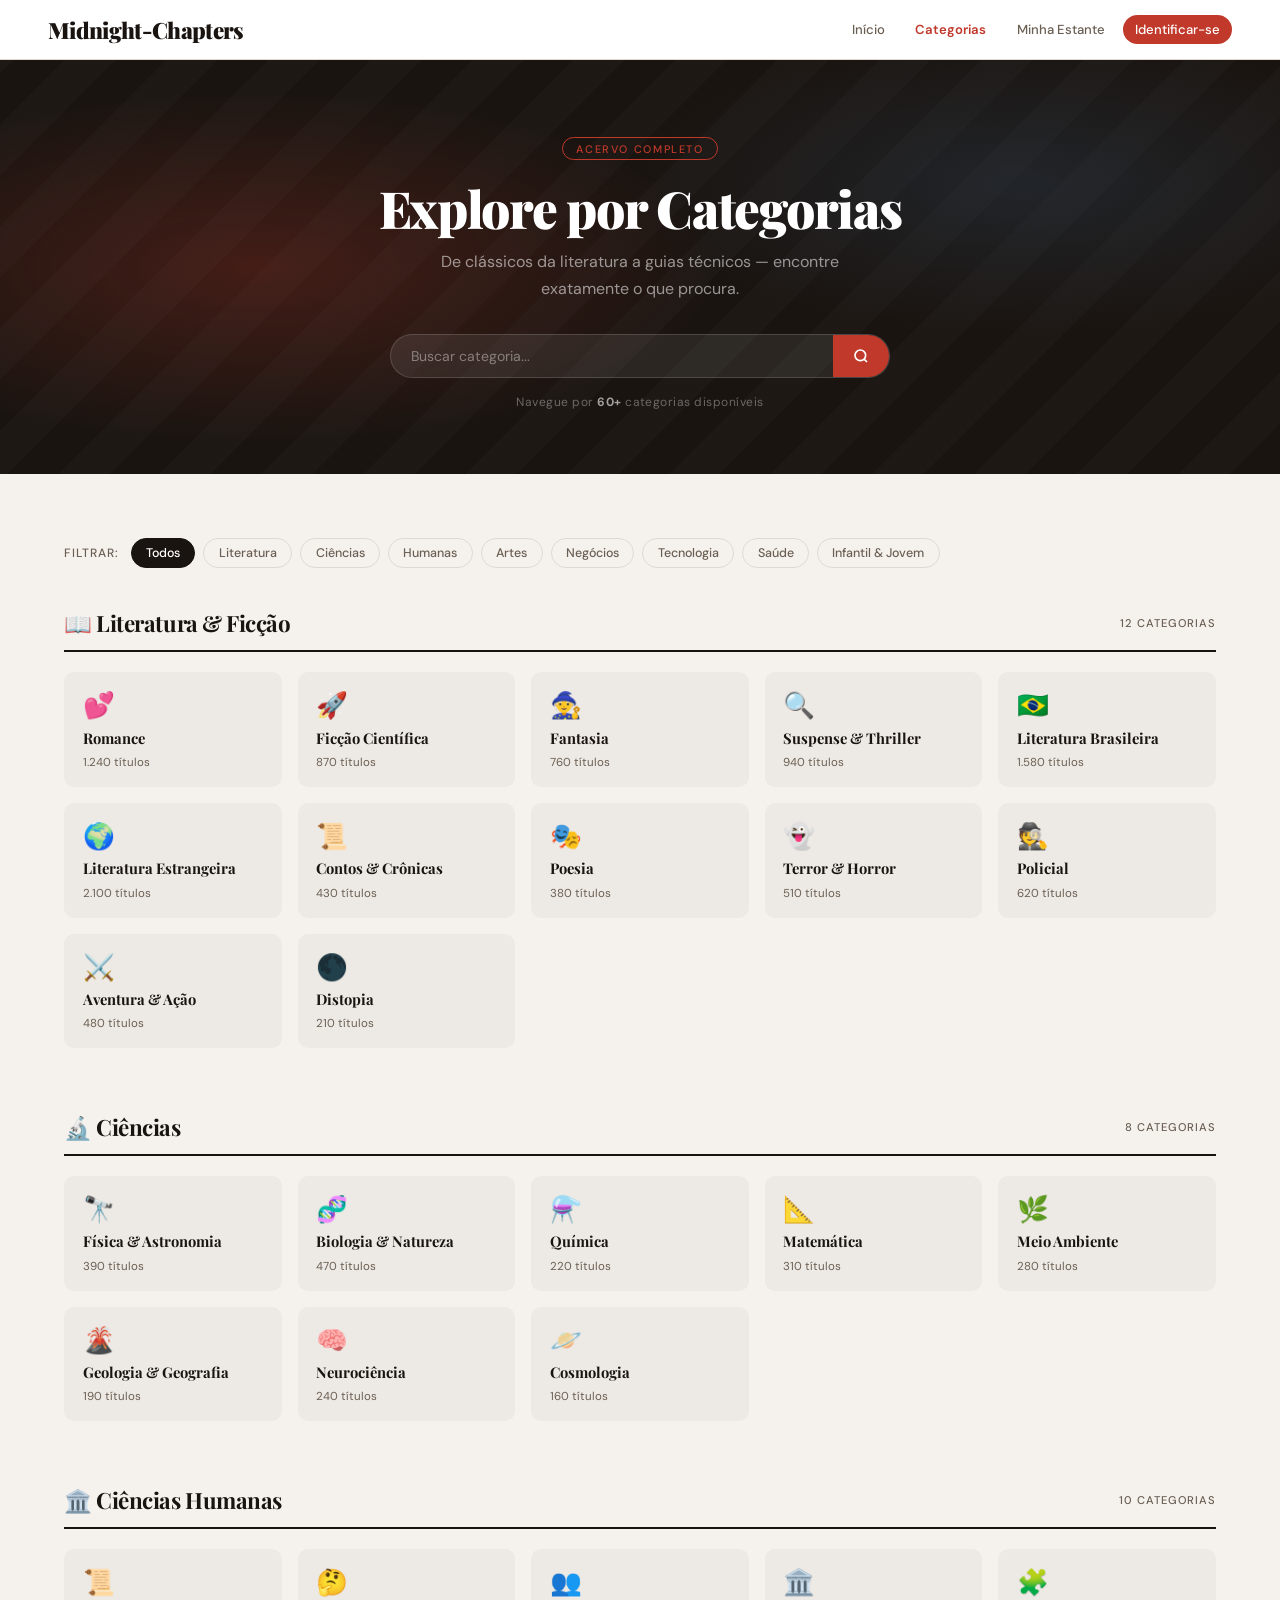
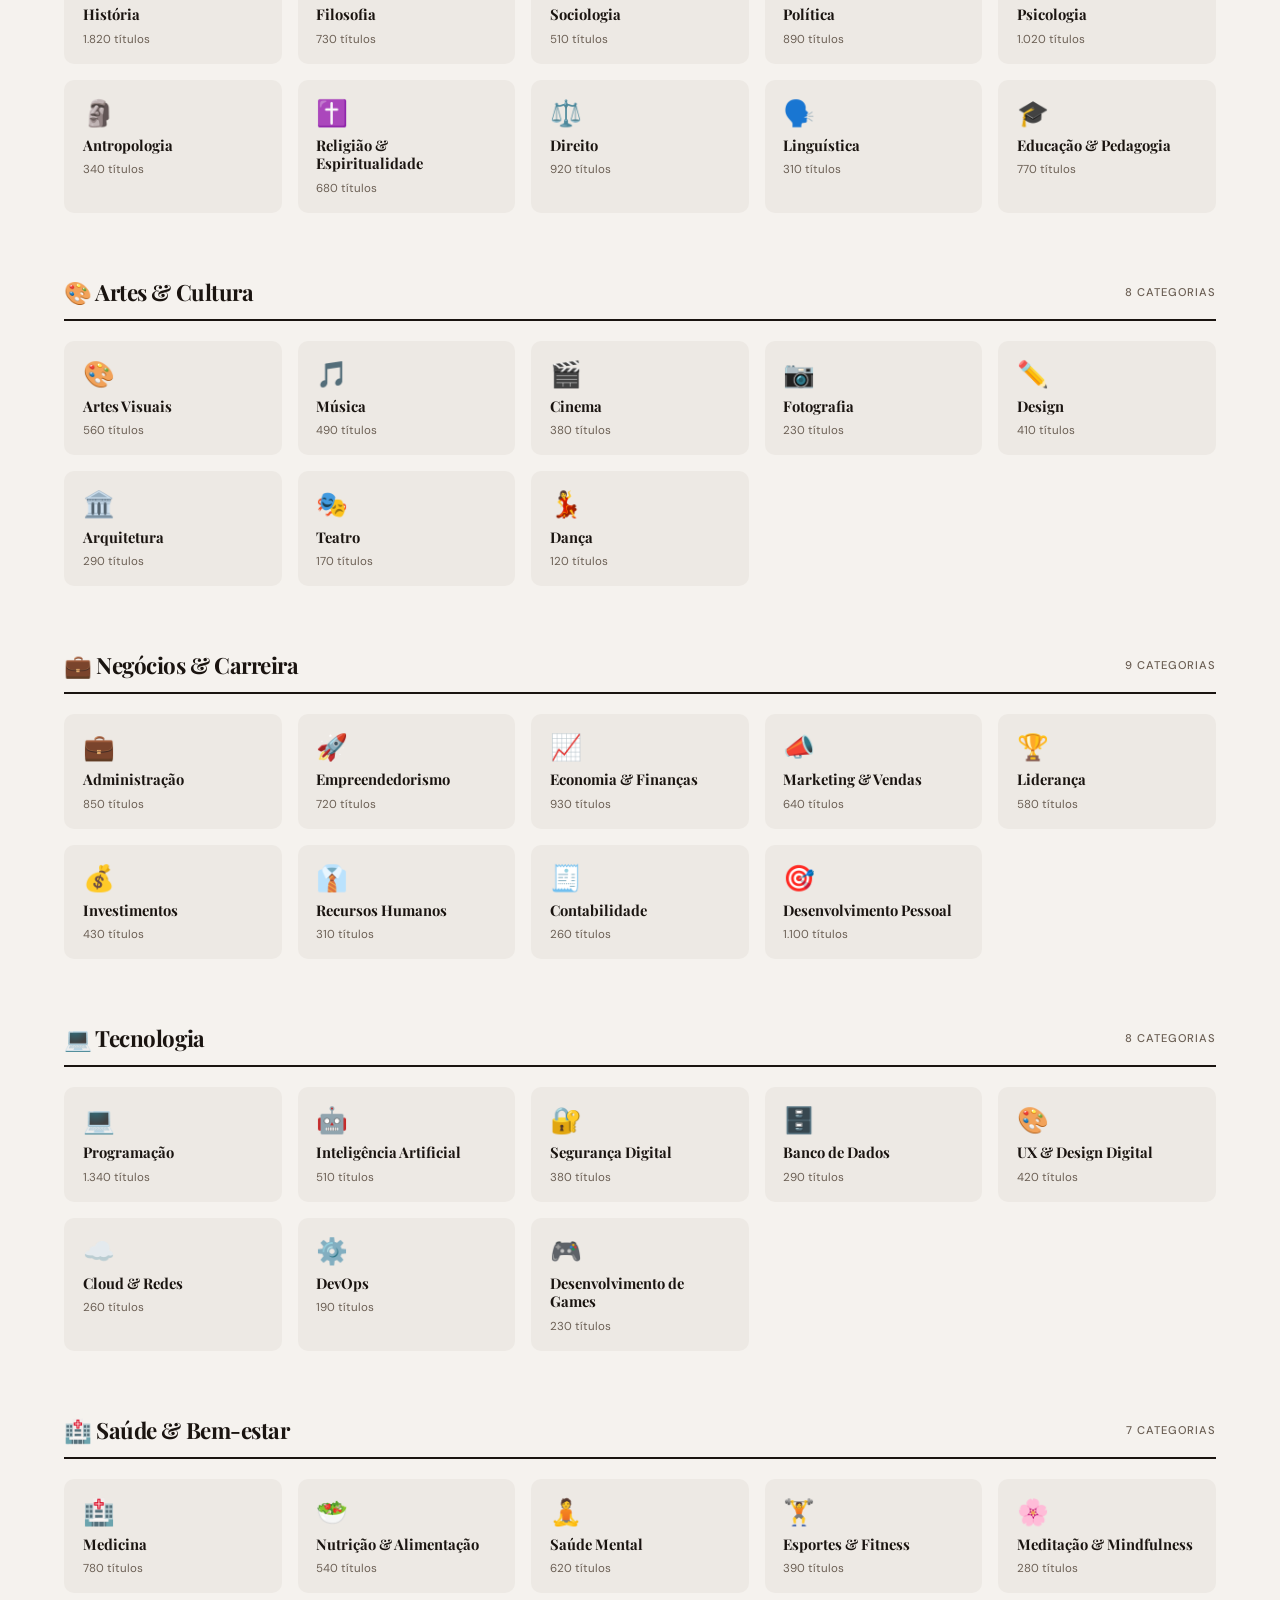
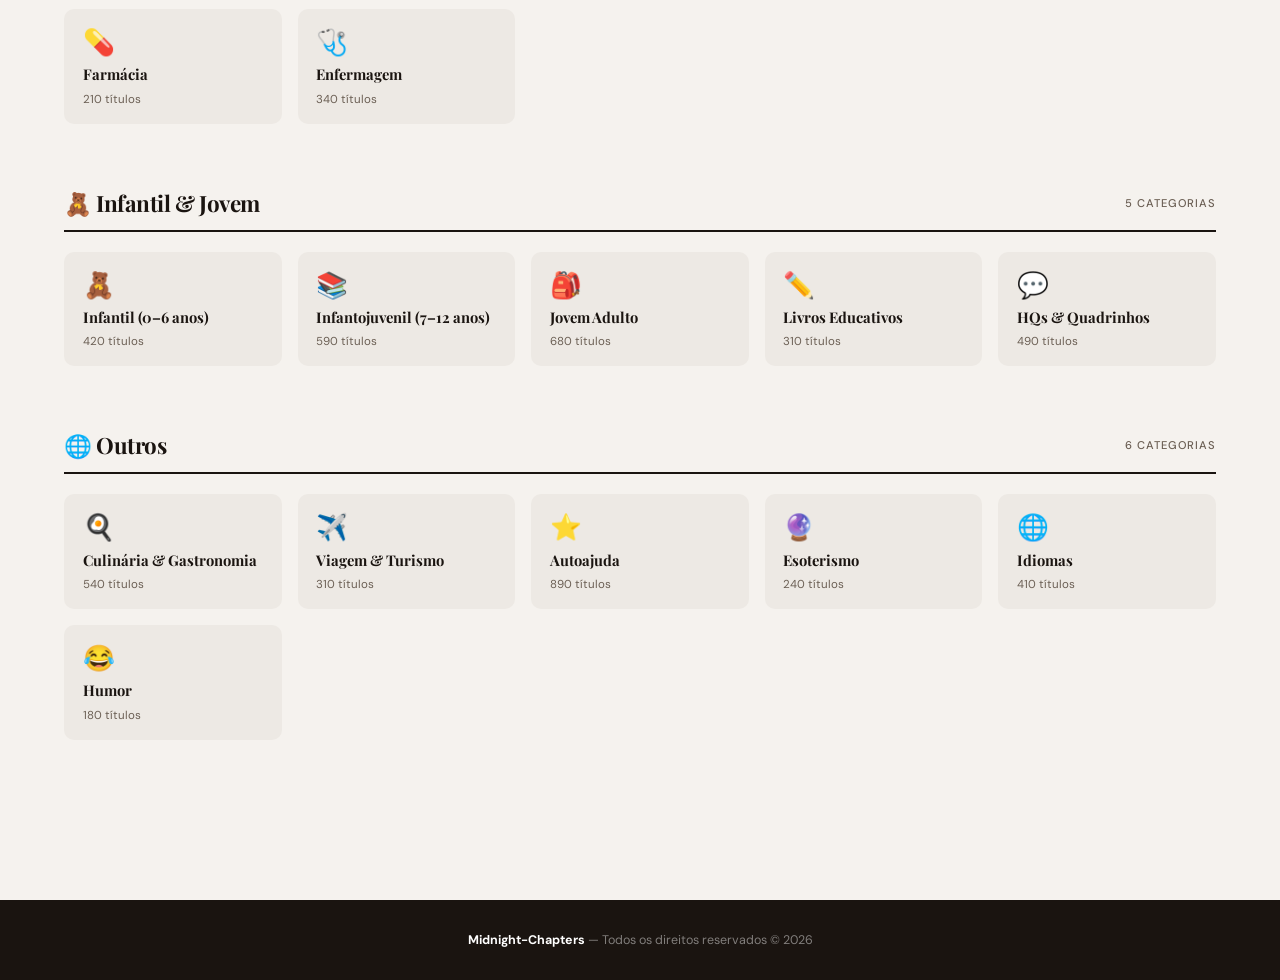
==== commit 8f0bcc8d: "leves alterações de livro" ====
--- a/categorias/categorias.html
+++ b/categorias/categorias.html
@@ -353,7 +353,7 @@
 
 <!-- HEADER -->
 <header>
-  <a class="logo" href="biblioteca.html"><span>b</span>sp digital</a>
+  <a class="logo" href="../index.html">Midnight-Chapters</a>
   <nav>
     <a href="../index.html" class="hide-sm">Início</a>
     <a href="categorias.html" class="active hide-sm">Categorias</a>
@@ -905,7 +905,7 @@
 </main>
 
 <footer>
-  <p><strong>BSP Digital</strong> — Todos os direitos reservados &copy; 2025</p>
+  <p><strong>Midnight-Chapters</strong> — Todos os direitos reservados &copy; 2026</p>
 </footer>
 
 <script>
